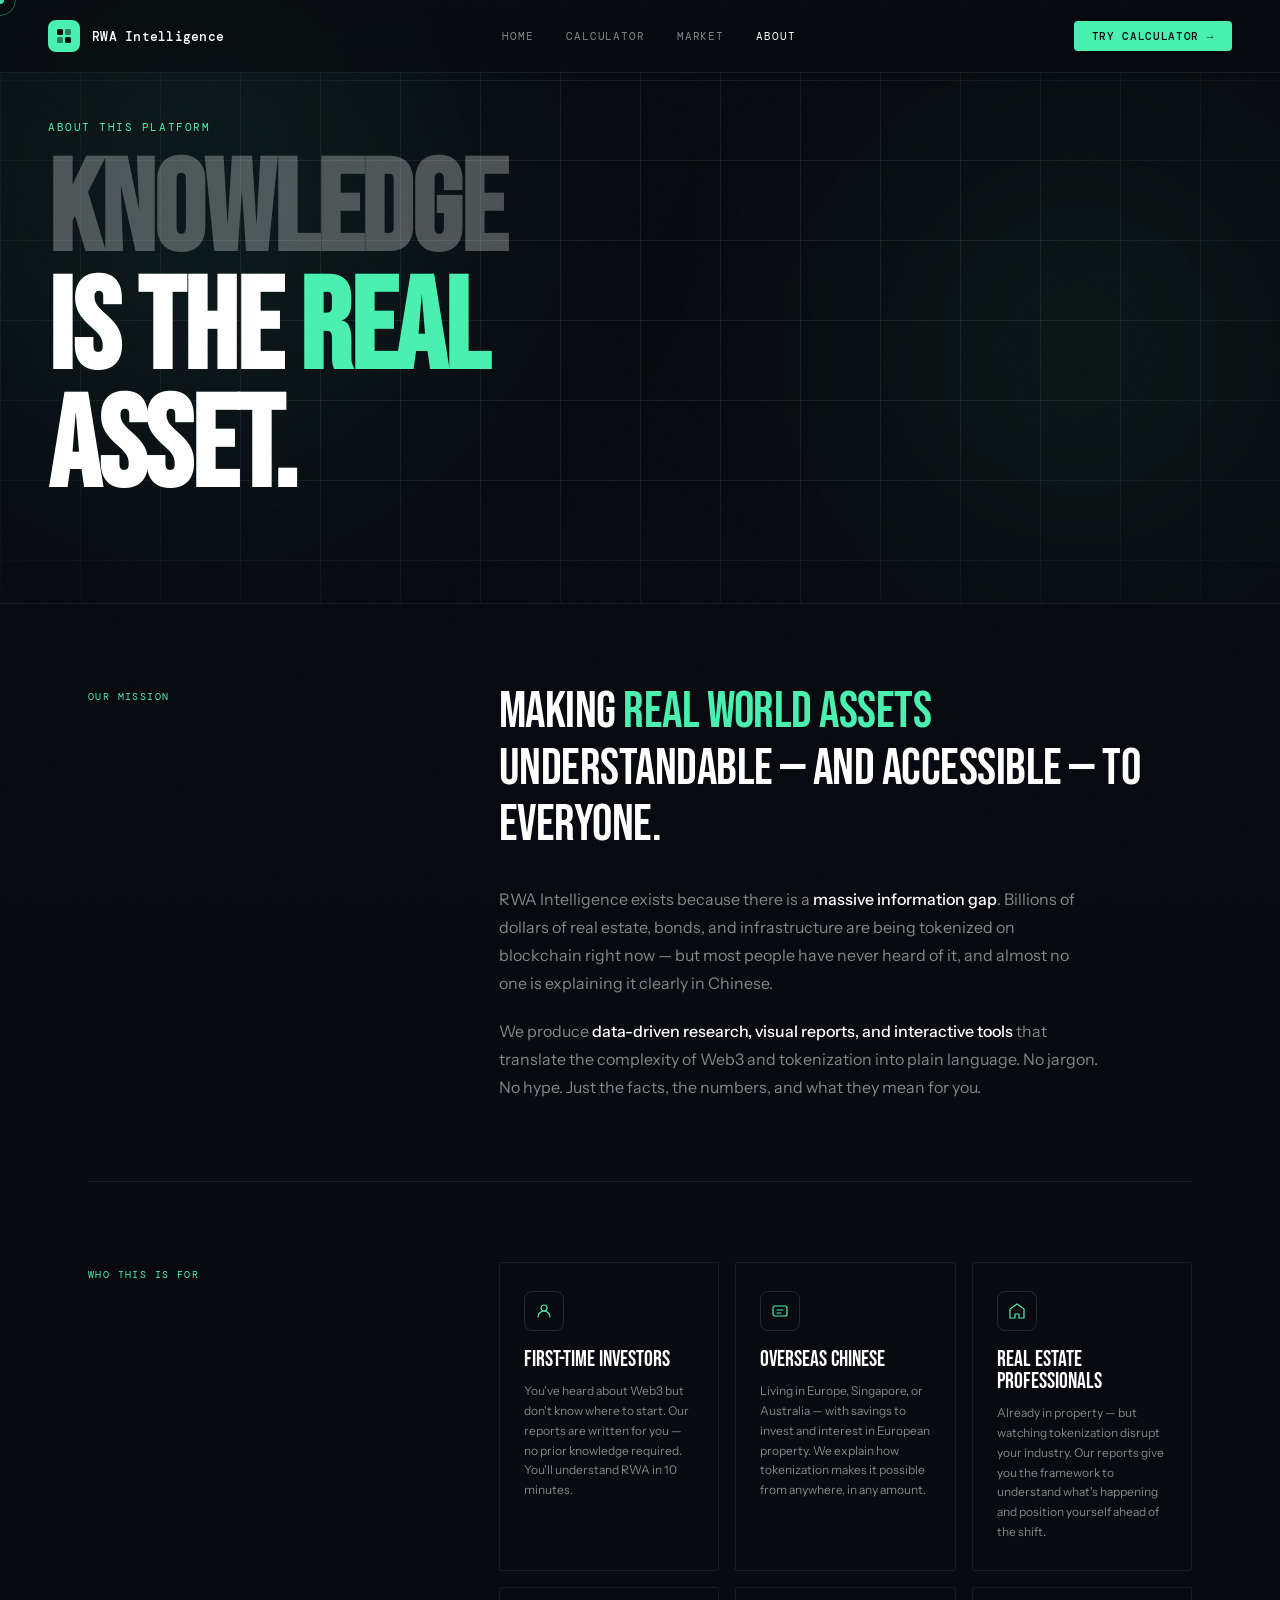
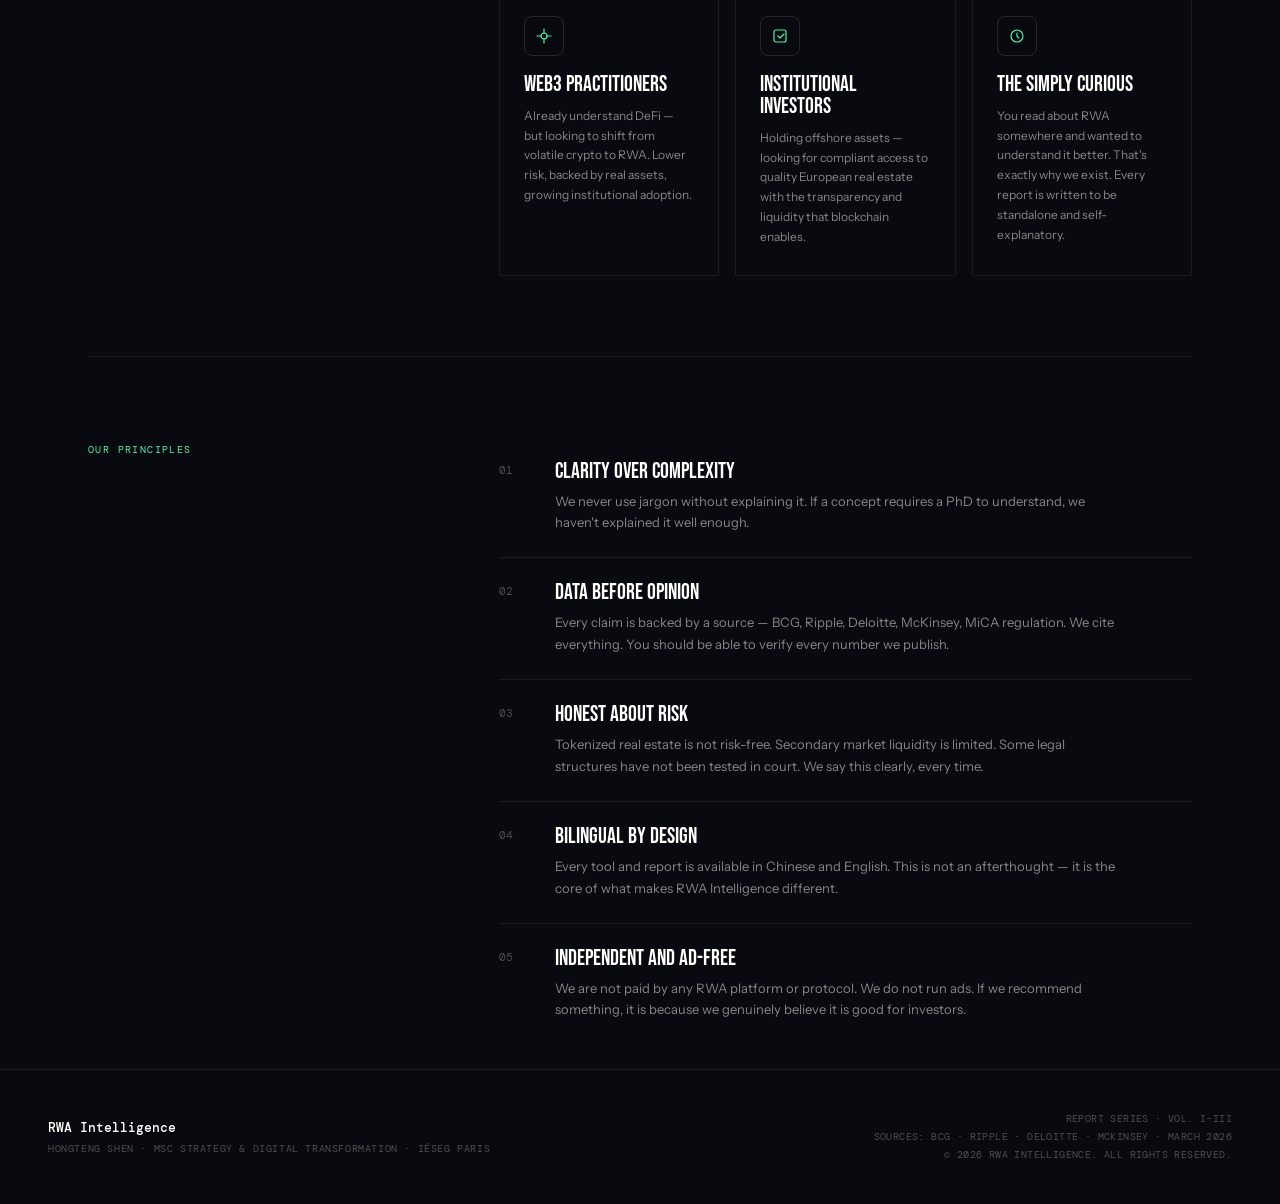
==== about.html @ febade59 "Add files via upload" ====
<!DOCTYPE html>
<html lang="en">
<head>
<meta charset="UTF-8"/>
<meta name="viewport" content="width=device-width, initial-scale=1.0"/>
<title>About — RWA Intelligence</title>
<meta name="description" content="RWA Intelligence is a bilingual research platform making Real World Asset tokenization accessible to everyone."/>
<link rel="preconnect" href="https://fonts.googleapis.com">
<link href="https://fonts.googleapis.com/css2?family=Bebas+Neue&family=DM+Mono:wght@300;400;500&family=Instrument+Sans:ital,wght@0,400;0,500;0,600;1,400&display=swap" rel="stylesheet">
<script async src="https://www.googletagmanager.com/gtag/js?id=G-4YDBL68VCG"></script>
<script>
  window.dataLayer = window.dataLayer || [];
  function gtag(){dataLayer.push(arguments);}
  gtag('js', new Date());
  gtag('config', 'G-4YDBL68VCG');
</script>
<link rel="stylesheet" href="style.css">
<style>
.about-hero{
  min-height:60vh;display:flex;flex-direction:column;justify-content:flex-end;
  padding:120px 48px 64px;position:relative;overflow:hidden;
  border-bottom:1px solid var(--line);
}
.about-body{max-width:1200px;margin:0 auto;padding:0 48px}
.about-section{padding:80px 0;border-bottom:1px solid var(--line)}
.about-section:last-child{border-bottom:none;padding-bottom:48px}
.two-col{display:grid;grid-template-columns:1fr 2fr;gap:64px;align-items:start}
.col-label{
  font-family:var(--f-mono);font-size:10px;color:var(--accent);
  letter-spacing:.14em;text-transform:uppercase;padding-top:6px;
  position:sticky;top:100px;
}
.mission-text{
  font-family:var(--f-disp);font-size:clamp(28px,4vw,52px);
  line-height:1.1;color:var(--white);letter-spacing:-.01em;margin-bottom:32px;
}
.mission-text .hl{color:var(--accent)}
.mission-sub{font-size:16px;color:var(--dim);line-height:1.75;max-width:600px;margin-bottom:20px}
.mission-sub:last-child{margin-bottom:0}
.mission-sub strong{color:var(--white);font-weight:500}
.audience-grid{display:grid;grid-template-columns:repeat(3,minmax(0,1fr));gap:16px}
.audience-card{
  border:1px solid var(--line);border-radius:2px;padding:28px 24px;
  position:relative;overflow:hidden;transition:border-color .2s,background .2s;
}
.audience-card:hover{border-color:var(--line2);background:var(--bg2)}
.audience-card::before{
  content:'';position:absolute;top:0;left:0;right:0;height:2px;
  background:var(--accent);transform:scaleX(0);transform-origin:left;transition:transform .3s;
}
.audience-card:hover::before{transform:scaleX(1)}
.audience-icon{
  width:40px;height:40px;border-radius:8px;border:1px solid var(--line2);
  display:flex;align-items:center;justify-content:center;margin-bottom:18px;
}
.audience-icon svg{width:18px;height:18px}
.audience-title{font-family:var(--f-disp);font-size:22px;color:var(--white);line-height:1;margin-bottom:10px}
.audience-desc{font-size:12px;color:var(--dim);line-height:1.65}
.principle-list{display:flex;flex-direction:column}
.principle-row{
  display:flex;align-items:flex-start;gap:24px;
  padding:24px 0;border-bottom:1px solid var(--line);
}
.principle-row:last-child{border-bottom:none;padding-bottom:0}
.principle-num{font-family:var(--f-mono);font-size:11px;color:var(--dim2);letter-spacing:.06em;min-width:32px;padding-top:2px}
.principle-title{font-family:var(--f-disp);font-size:22px;color:var(--white);margin-bottom:8px;line-height:1}
.principle-desc{font-size:13px;color:var(--dim);line-height:1.65;max-width:560px}
@media(max-width:900px){
  .about-hero{padding:100px 24px 48px}
  .about-body{padding:0 24px}
  .two-col{grid-template-columns:1fr;gap:24px}
  .col-label{position:static}
  .audience-grid{grid-template-columns:1fr}
  .about-section{padding:56px 0}
}
</style>
</head>
<body>

<div class="cursor" id="cursor"></div>
<div class="cursor-ring" id="cursorRing"></div>

<nav>
  <a class="nav-logo" href="index.html">
    <div class="nav-logo-mark">
      <svg viewBox="0 0 16 16" fill="none">
        <rect x="1" y="1" width="6" height="6" rx="1.5" fill="#080a0f"/>
        <rect x="9" y="1" width="6" height="6" rx="1.5" fill="#080a0f" opacity=".5"/>
        <rect x="1" y="9" width="6" height="6" rx="1.5" fill="#080a0f" opacity=".5"/>
        <rect x="9" y="9" width="6" height="6" rx="1.5" fill="#080a0f"/>
      </svg>
    </div>
    <div class="nav-brand">RWA Intelligence</div>
  </a>
  <div class="nav-links">
    <a class="nav-link" href="index.html">Home</a>
    <a class="nav-link" href="calculator.html">Calculator</a>
    <a class="nav-link" href="#">Market</a>
    <a class="nav-link" href="about.html" style="color:var(--white)">About</a>
  </div>
  <a class="nav-cta" href="calculator.html">Try Calculator →</a>
</nav>

<!-- Hero -->
<div class="about-hero">
  <div class="hero-grid"></div>
  <div class="orb orb1"></div>
  <div class="orb orb2" style="background:rgba(74,240,176,0.05)"></div>
  <div class="hero-eyebrow reveal">About this platform</div>
  <h1 class="hero-title reveal">
    <span class="line-dim">Knowledge</span><br>
    is the <span class="line-accent">real</span><br>
    asset.
  </h1>
</div>

<div class="about-body">

  <!-- Mission -->
  <div class="about-section reveal">
    <div class="two-col">
      <div class="col-label">Our mission</div>
      <div class="col-content">
        <p class="mission-text">Making <span class="hl">Real World Assets</span> understandable — and accessible — to everyone.</p>
        <p class="mission-sub">RWA Intelligence exists because there is a <strong>massive information gap</strong>. Billions of dollars of real estate, bonds, and infrastructure are being tokenized on blockchain right now — but most people have never heard of it, and almost no one is explaining it clearly in Chinese.</p>
        <p class="mission-sub">We produce <strong>data-driven research, visual reports, and interactive tools</strong> that translate the complexity of Web3 and tokenization into plain language. No jargon. No hype. Just the facts, the numbers, and what they mean for you.</p>
      </div>
    </div>
  </div>

  <!-- Who this is for -->
  <div class="about-section reveal">
    <div class="two-col">
      <div class="col-label">Who this is for</div>
      <div class="col-content">
        <div class="audience-grid">
          <div class="audience-card">
            <div class="audience-icon">
              <svg viewBox="0 0 18 18" fill="none"><circle cx="9" cy="6" r="3" stroke="var(--accent)" stroke-width="1.2"/><path d="M3 15c0-3.314 2.686-6 6-6s6 2.686 6 6" stroke="var(--accent)" stroke-width="1.2" stroke-linecap="round"/></svg>
            </div>
            <div class="audience-title">First-time investors</div>
            <div class="audience-desc">You've heard about Web3 but don't know where to start. Our reports are written for you — no prior knowledge required. You'll understand RWA in 10 minutes.</div>
          </div>
          <div class="audience-card">
            <div class="audience-icon">
              <svg viewBox="0 0 18 18" fill="none"><rect x="2" y="4" width="14" height="10" rx="2" stroke="var(--accent)" stroke-width="1.2"/><path d="M6 8h6M6 11h4" stroke="var(--accent)" stroke-width="1.2" stroke-linecap="round"/></svg>
            </div>
            <div class="audience-title">Overseas Chinese</div>
            <div class="audience-desc">Living in Europe, Singapore, or Australia — with savings to invest and interest in European property. We explain how tokenization makes it possible from anywhere, in any amount.</div>
          </div>
          <div class="audience-card">
            <div class="audience-icon">
              <svg viewBox="0 0 18 18" fill="none"><path d="M9 2L2 7v9h5v-4h4v4h5V7L9 2z" stroke="var(--accent)" stroke-width="1.2" stroke-linejoin="round"/></svg>
            </div>
            <div class="audience-title">Real estate professionals</div>
            <div class="audience-desc">Already in property — but watching tokenization disrupt your industry. Our reports give you the framework to understand what's happening and position yourself ahead of the shift.</div>
          </div>
          <div class="audience-card">
            <div class="audience-icon">
              <svg viewBox="0 0 18 18" fill="none"><path d="M9 2v4M9 12v4M2 9h4M12 9h4" stroke="var(--accent)" stroke-width="1.2" stroke-linecap="round"/><circle cx="9" cy="9" r="3" stroke="var(--accent)" stroke-width="1.2"/></svg>
            </div>
            <div class="audience-title">Web3 practitioners</div>
            <div class="audience-desc">Already understand DeFi — but looking to shift from volatile crypto to RWA. Lower risk, backed by real assets, growing institutional adoption.</div>
          </div>
          <div class="audience-card">
            <div class="audience-icon">
              <svg viewBox="0 0 18 18" fill="none"><rect x="3" y="3" width="12" height="12" rx="2" stroke="var(--accent)" stroke-width="1.2"/><path d="M7 9l2 2 4-4" stroke="var(--accent)" stroke-width="1.2" stroke-linecap="round" stroke-linejoin="round"/></svg>
            </div>
            <div class="audience-title">Institutional investors</div>
            <div class="audience-desc">Holding offshore assets — looking for compliant access to quality European real estate with the transparency and liquidity that blockchain enables.</div>
          </div>
          <div class="audience-card">
            <div class="audience-icon">
              <svg viewBox="0 0 18 18" fill="none"><circle cx="9" cy="9" r="6" stroke="var(--accent)" stroke-width="1.2"/><path d="M9 6v3.5L11 11" stroke="var(--accent)" stroke-width="1.2" stroke-linecap="round"/></svg>
            </div>
            <div class="audience-title">The simply curious</div>
            <div class="audience-desc">You read about RWA somewhere and wanted to understand it better. That's exactly why we exist. Every report is written to be standalone and self-explanatory.</div>
          </div>
        </div>
      </div>
    </div>
  </div>

  <!-- Principles -->
  <div class="about-section reveal">
    <div class="two-col">
      <div class="col-label">Our principles</div>
      <div class="col-content">
        <div class="principle-list">
          <div class="principle-row">
            <div class="principle-num">01</div>
            <div>
              <div class="principle-title">Clarity over complexity</div>
              <div class="principle-desc">We never use jargon without explaining it. If a concept requires a PhD to understand, we haven't explained it well enough.</div>
            </div>
          </div>
          <div class="principle-row">
            <div class="principle-num">02</div>
            <div>
              <div class="principle-title">Data before opinion</div>
              <div class="principle-desc">Every claim is backed by a source — BCG, Ripple, Deloitte, McKinsey, MiCA regulation. We cite everything. You should be able to verify every number we publish.</div>
            </div>
          </div>
          <div class="principle-row">
            <div class="principle-num">03</div>
            <div>
              <div class="principle-title">Honest about risk</div>
              <div class="principle-desc">Tokenized real estate is not risk-free. Secondary market liquidity is limited. Some legal structures have not been tested in court. We say this clearly, every time.</div>
            </div>
          </div>
          <div class="principle-row">
            <div class="principle-num">04</div>
            <div>
              <div class="principle-title">Bilingual by design</div>
              <div class="principle-desc">Every tool and report is available in Chinese and English. This is not an afterthought — it is the core of what makes RWA Intelligence different.</div>
            </div>
          </div>
          <div class="principle-row">
            <div class="principle-num">05</div>
            <div>
              <div class="principle-title">Independent and ad-free</div>
              <div class="principle-desc">We are not paid by any RWA platform or protocol. We do not run ads. If we recommend something, it is because we genuinely believe it is good for investors.</div>
            </div>
          </div>
        </div>
      </div>
    </div>
  </div>

</div>

<footer style="border-top:1px solid var(--line);padding:40px 48px;display:flex;align-items:center;justify-content:space-between;gap:24px;flex-wrap:wrap">
  <div>
    <div class="footer-brand">RWA Intelligence</div>
    <div class="footer-sub">Hongteng Shen · MSc Strategy & Digital Transformation · IÉSEG Paris</div>
  </div>
  <div class="footer-right">
    Report Series · Vol. I–III<br>
    Sources: BCG · Ripple · Deloitte · McKinsey · March 2026<br>
    © 2026 RWA Intelligence. All rights reserved.
  </div>
</footer>

<script src="main.js"></script>
</body>
</html>
---- style.css ----
*,*::before,*::after{box-sizing:border-box;margin:0;padding:0}
:root{
  --bg:#080a0f;
  --bg2:#0e1118;
  --bg3:#141720;
  --line:rgba(255,255,255,0.07);
  --line2:rgba(255,255,255,0.12);
  --white:#ffffff;
  --dim:rgba(255,255,255,0.5);
  --dim2:rgba(255,255,255,0.28);
  --dim3:rgba(255,255,255,0.12);
  --accent:#4af0b0;
  --accent2:#1a8fff;
  --red:#ff4d6d;
  --f-disp:'Bebas Neue',sans-serif;
  --f-body:'Instrument Sans',sans-serif;
  --f-mono:'DM Mono',monospace;
}
html{font-size:16px;scroll-behavior:smooth}
body{
  font-family:var(--f-body);
  background:var(--bg);
  color:var(--white);
  overflow-x:hidden;
  -webkit-font-smoothing:antialiased;
  cursor:none;
}

/* ── Custom cursor ── */
.cursor{
  position:fixed;width:8px;height:8px;
  background:var(--accent);border-radius:50%;
  pointer-events:none;z-index:9999;
  transform:translate(-50%,-50%);
  transition:transform .1s,width .2s,height .2s,opacity .2s;
  mix-blend-mode:difference;
}
.cursor-ring{
  position:fixed;width:32px;height:32px;
  border:1px solid rgba(74,240,176,0.4);border-radius:50%;
  pointer-events:none;z-index:9998;
  transform:translate(-50%,-50%);
  transition:transform .12s ease-out,width .2s,height .2s,opacity .2s;
}

/* ── Noise overlay ── */
body::before{
  content:'';position:fixed;inset:0;
  background-image:url("data:image/svg+xml,%3Csvg viewBox='0 0 256 256' xmlns='http://www.w3.org/2000/svg'%3E%3Cfilter id='noise'%3E%3CfeTurbulence type='fractalNoise' baseFrequency='0.9' numOctaves='4' stitchTiles='stitch'/%3E%3C/filter%3E%3Crect width='100%25' height='100%25' filter='url(%23noise)' opacity='0.03'/%3E%3C/svg%3E");
  opacity:.4;pointer-events:none;z-index:1;
}

/* ── Nav ── */
nav{
  position:fixed;top:0;left:0;right:0;z-index:100;
  display:flex;align-items:center;justify-content:space-between;
  padding:20px 48px;
  border-bottom:1px solid var(--line);
  background:rgba(8,10,15,0.7);
  backdrop-filter:blur(20px);
  -webkit-backdrop-filter:blur(20px);
}
.nav-logo{
  display:flex;align-items:center;gap:12px;
  text-decoration:none;
}
.nav-logo-mark{
  width:32px;height:32px;border-radius:8px;
  background:var(--accent);
  display:flex;align-items:center;justify-content:center;
}
.nav-logo-mark svg{width:16px;height:16px}
.nav-brand{
  font-family:var(--f-mono);font-size:13px;font-weight:500;
  color:var(--white);letter-spacing:.02em;
}
.nav-links{display:flex;gap:32px;align-items:center}
.nav-link{
  font-family:var(--f-mono);font-size:11px;font-weight:400;
  color:var(--dim);text-decoration:none;
  letter-spacing:.08em;text-transform:uppercase;
  transition:color .15s;
}
.nav-link:hover{color:var(--white)}
.nav-cta{
  font-family:var(--f-mono);font-size:11px;font-weight:500;
  color:var(--bg);background:var(--accent);
  padding:8px 18px;border-radius:4px;
  text-decoration:none;letter-spacing:.06em;text-transform:uppercase;
  transition:opacity .15s;
}
.nav-cta:hover{opacity:.85}

/* ── Hero ── */
.hero{
  min-height:100vh;
  display:flex;flex-direction:column;justify-content:flex-end;
  padding:0 48px 72px;
  position:relative;
  overflow:hidden;
}

/* Grid background */
.hero-grid{
  position:absolute;inset:0;
  background-image:
    linear-gradient(var(--line) 1px, transparent 1px),
    linear-gradient(90deg, var(--line) 1px, transparent 1px);
  background-size:80px 80px;
  mask-image:radial-gradient(ellipse 80% 80% at 50% 50%, black 40%, transparent 100%);
}

/* Glow orbs */
.orb{
  position:absolute;border-radius:50%;
  filter:blur(120px);pointer-events:none;
}
.orb1{
  width:600px;height:600px;
  top:-100px;left:-100px;
  background:rgba(74,240,176,0.06);
}
.orb2{
  width:500px;height:500px;
  top:100px;right:-50px;
  background:rgba(26,143,255,0.07);
}
.orb3{
  width:400px;height:400px;
  bottom:0;left:40%;
  background:rgba(74,240,176,0.04);
}

.hero-eyebrow{
  font-family:var(--f-mono);font-size:11px;font-weight:400;
  color:var(--accent);letter-spacing:.14em;text-transform:uppercase;
  margin-bottom:20px;
  opacity:0;animation:fadeUp .6s ease .2s forwards;
}
.hero-title{
  font-family:var(--f-disp);
  font-size:clamp(72px,10vw,148px);
  line-height:.92;
  letter-spacing:-.01em;
  color:var(--white);
  margin-bottom:32px;
  opacity:0;animation:fadeUp .7s ease .35s forwards;
}
.hero-title .line-accent{color:var(--accent)}
.hero-title .line-dim{color:var(--dim2)}

.hero-bottom{
  display:flex;align-items:flex-end;justify-content:space-between;gap:32px;
  opacity:0;animation:fadeUp .6s ease .55s forwards;
}
.hero-desc{
  font-size:16px;font-weight:400;
  color:var(--dim);line-height:1.65;
  max-width:440px;
}
.hero-desc strong{color:var(--white);font-weight:500}
.hero-actions{display:flex;gap:12px;flex-shrink:0}
.btn{
  display:inline-flex;align-items:center;gap:8px;
  font-family:var(--f-mono);font-size:11px;font-weight:500;
  letter-spacing:.07em;text-transform:uppercase;
  padding:14px 24px;border-radius:4px;
  text-decoration:none;transition:all .18s;
  border:none;cursor:pointer;
}
.btn-primary{background:var(--accent);color:var(--bg)}
.btn-primary:hover{opacity:.88;transform:translateY(-1px)}
.btn-ghost{
  background:transparent;color:var(--white);
  border:1px solid var(--line2);
}
.btn-ghost:hover{border-color:rgba(255,255,255,0.3);background:rgba(255,255,255,0.04)}
.btn svg{width:14px;height:14px}

/* Scroll indicator */
.scroll-hint{
  position:absolute;bottom:28px;left:50%;transform:translateX(-50%);
  display:flex;flex-direction:column;align-items:center;gap:8px;
  opacity:0;animation:fadeIn 1s ease 1.2s forwards;
}
.scroll-hint span{
  font-family:var(--f-mono);font-size:9px;color:var(--dim2);
  letter-spacing:.1em;text-transform:uppercase;
}
.scroll-line{
  width:1px;height:40px;background:var(--line2);
  position:relative;overflow:hidden;
}
.scroll-line::after{
  content:'';position:absolute;top:-100%;left:0;
  width:100%;height:100%;background:var(--accent);
  animation:scrollDrop 1.8s ease infinite;
}
@keyframes scrollDrop{
  0%{top:-100%}100%{top:200%}
}

/* ── Stats bar ── */
.stats-bar{
  display:grid;grid-template-columns:repeat(4,minmax(0,1fr));
  border-top:1px solid var(--line);
  border-bottom:1px solid var(--line);
}
.stat{
  padding:36px 48px;
  border-right:1px solid var(--line);
  position:relative;overflow:hidden;
  transition:background .2s;
}
.stat:last-child{border-right:none}
.stat:hover{background:rgba(255,255,255,0.02)}
.stat::before{
  content:'';position:absolute;
  top:0;left:0;right:0;height:2px;
  background:var(--accent);
  transform:scaleX(0);transform-origin:left;
  transition:transform .3s ease;
}
.stat:hover::before{transform:scaleX(1)}
.stat-num{
  font-family:var(--f-disp);
  font-size:clamp(36px,4vw,56px);
  color:var(--white);line-height:1;
  margin-bottom:8px;
}
.stat-num .accent{color:var(--accent)}
.stat-label{
  font-family:var(--f-mono);font-size:10px;
  color:var(--dim2);letter-spacing:.08em;text-transform:uppercase;
  line-height:1.5;
}

/* ── Section base ── */
section{padding:96px 48px}
.section-header{
  display:flex;align-items:baseline;justify-content:space-between;
  margin-bottom:56px;gap:24px;
}
.section-tag{
  font-family:var(--f-mono);font-size:10px;
  color:var(--accent);letter-spacing:.14em;text-transform:uppercase;
  margin-bottom:12px;
}
.section-title{
  font-family:var(--f-disp);
  font-size:clamp(36px,5vw,64px);
  line-height:.95;color:var(--white);
}
.section-link{
  font-family:var(--f-mono);font-size:11px;
  color:var(--dim);letter-spacing:.06em;text-transform:uppercase;
  text-decoration:none;
  display:flex;align-items:center;gap:6px;
  transition:color .15s;white-space:nowrap;flex-shrink:0;
}
.section-link:hover{color:var(--accent)}
.section-link svg{width:12px;height:12px;transition:transform .15s}
.section-link:hover svg{transform:translateX(3px)}

/* ── Reports grid ── */
.reports-grid{
  display:grid;
  grid-template-columns:repeat(3,minmax(0,1fr));
  gap:1px;
  background:var(--line);
  border:1px solid var(--line);
}
.report-card{
  background:var(--bg);
  padding:36px;
  position:relative;overflow:hidden;
  transition:background .2s;
  text-decoration:none;
  display:flex;flex-direction:column;
  min-height:320px;
}
.report-card:hover{background:var(--bg2)}
.report-card::after{
  content:'';position:absolute;
  inset:0;opacity:0;
  background:linear-gradient(135deg,rgba(74,240,176,0.04),transparent);
  transition:opacity .3s;
}
.report-card:hover::after{opacity:1}
.report-vol{
  font-family:var(--f-mono);font-size:10px;
  color:var(--accent);letter-spacing:.12em;text-transform:uppercase;
  margin-bottom:20px;
}
.report-title{
  font-family:var(--f-disp);
  font-size:32px;line-height:1;
  color:var(--white);margin-bottom:16px;
}
.report-desc{
  font-size:13px;color:var(--dim);
  line-height:1.6;flex:1;
}
.report-footer{
  display:flex;align-items:center;justify-content:space-between;
  margin-top:32px;padding-top:20px;
  border-top:1px solid var(--line);
}
.report-tag{
  font-family:var(--f-mono);font-size:9px;
  color:var(--dim2);letter-spacing:.08em;text-transform:uppercase;
}
.report-arrow{
  width:32px;height:32px;border-radius:50%;
  border:1px solid var(--line2);
  display:flex;align-items:center;justify-content:center;
  transition:all .2s;
}
.report-card:hover .report-arrow{
  background:var(--accent);border-color:var(--accent);
}
.report-card:hover .report-arrow svg path{stroke:var(--bg)}
.report-arrow svg{width:14px;height:14px}

/* Number decoration on cards */
.report-bg-num{
  position:absolute;right:-10px;top:20px;
  font-family:var(--f-disp);font-size:140px;
  color:rgba(255,255,255,0.03);line-height:1;
  pointer-events:none;user-select:none;
}

/* ── Calculator CTA ── */
.calc-section{
  padding:0 48px 96px;
}
.calc-banner{
  border:1px solid var(--line2);
  border-radius:2px;
  padding:64px;
  position:relative;overflow:hidden;
  background:var(--bg2);
  display:flex;align-items:center;justify-content:space-between;gap:48px;
}
.calc-banner::before{
  content:'';position:absolute;
  top:-200px;right:-100px;
  width:500px;height:500px;border-radius:50%;
  background:rgba(74,240,176,0.05);
  filter:blur(80px);pointer-events:none;
}
.calc-left{}
.calc-tag{
  font-family:var(--f-mono);font-size:10px;
  color:var(--accent);letter-spacing:.14em;text-transform:uppercase;
  margin-bottom:16px;
}
.calc-title{
  font-family:var(--f-disp);
  font-size:clamp(40px,5vw,72px);
  line-height:.95;color:var(--white);
  margin-bottom:20px;
}
.calc-desc{
  font-size:15px;color:var(--dim);line-height:1.6;
  max-width:480px;
}
.calc-right{flex-shrink:0}
.calc-preview{
  background:var(--bg3);border:1px solid var(--line2);
  border-radius:8px;padding:24px 28px;
  min-width:280px;
}
.calc-preview-label{
  font-family:var(--f-mono);font-size:9px;
  color:var(--dim2);letter-spacing:.1em;text-transform:uppercase;
  margin-bottom:12px;
}
.calc-preview-num{
  font-family:var(--f-disp);font-size:48px;
  color:var(--accent);line-height:1;
  margin-bottom:4px;
}
.calc-preview-sub{
  font-family:var(--f-mono);font-size:10px;
  color:var(--dim2);margin-bottom:20px;
}
.calc-preview-bar{
  height:3px;background:var(--line);border-radius:2px;overflow:hidden;
}
.calc-preview-fill{
  height:100%;width:68%;
  background:linear-gradient(90deg,var(--accent2),var(--accent));
  border-radius:2px;
}

/* ── Ticker ── */
.ticker-wrap{
  border-top:1px solid var(--line);
  border-bottom:1px solid var(--line);
  padding:14px 0;overflow:hidden;
  position:relative;
}
.ticker-wrap::before,.ticker-wrap::after{
  content:'';position:absolute;top:0;bottom:0;width:120px;z-index:2;
}
.ticker-wrap::before{left:0;background:linear-gradient(90deg,var(--bg),transparent)}
.ticker-wrap::after{right:0;background:linear-gradient(-90deg,var(--bg),transparent)}
.ticker-track{
  display:flex;gap:0;
  animation:ticker 30s linear infinite;
  width:max-content;
}
.ticker-item{
  display:flex;align-items:center;gap:10px;
  padding:0 32px;
  border-right:1px solid var(--line);
  white-space:nowrap;
}
.ticker-label{
  font-family:var(--f-mono);font-size:10px;
  color:var(--dim2);letter-spacing:.06em;text-transform:uppercase;
}
.ticker-val{
  font-family:var(--f-mono);font-size:11px;
  color:var(--white);font-weight:500;
}
.ticker-val.up{color:var(--accent)}
.ticker-val.down{color:var(--red)}
@keyframes ticker{
  0%{transform:translateX(0)}
  100%{transform:translateX(-50%)}
}

/* ── Footer ── */
footer{
  border-top:1px solid var(--line);
  padding:48px;
  display:flex;align-items:center;justify-content:space-between;gap:24px;
  flex-wrap:wrap;
}
.footer-left{}
.footer-brand{
  font-family:var(--f-mono);font-size:13px;font-weight:500;
  color:var(--white);margin-bottom:6px;
}
.footer-sub{
  font-family:var(--f-mono);font-size:10px;
  color:var(--dim2);letter-spacing:.06em;text-transform:uppercase;
}
.footer-right{
  font-family:var(--f-mono);font-size:10px;
  color:var(--dim2);text-align:right;
  letter-spacing:.04em;text-transform:uppercase;line-height:1.8;
}

/* ── Animations ── */
@keyframes fadeUp{
  from{opacity:0;transform:translateY(20px)}
  to{opacity:1;transform:translateY(0)}
}
@keyframes fadeIn{
  from{opacity:0}to{opacity:1}
}
.reveal{
  opacity:0;transform:translateY(24px);
  transition:opacity .7s ease,transform .7s ease;
}
.reveal.visible{opacity:1;transform:translateY(0)}

/* ── Responsive ── */
@media(max-width:900px){
  nav{padding:16px 24px}
  .nav-links{display:none}
  .hero{padding:0 24px 56px}
  .hero-bottom{flex-direction:column;align-items:flex-start}
  section{padding:64px 24px}
  .stats-bar{grid-template-columns:1fr 1fr}
  .stat{padding:28px 24px}
  .reports-grid{grid-template-columns:1fr}
  .calc-section{padding:0 24px 64px}
  .calc-banner{flex-direction:column;padding:36px 28px}
  .calc-preview{width:100%}
  footer{padding:32px 24px}
  .section-header{flex-direction:column;gap:12px}
}
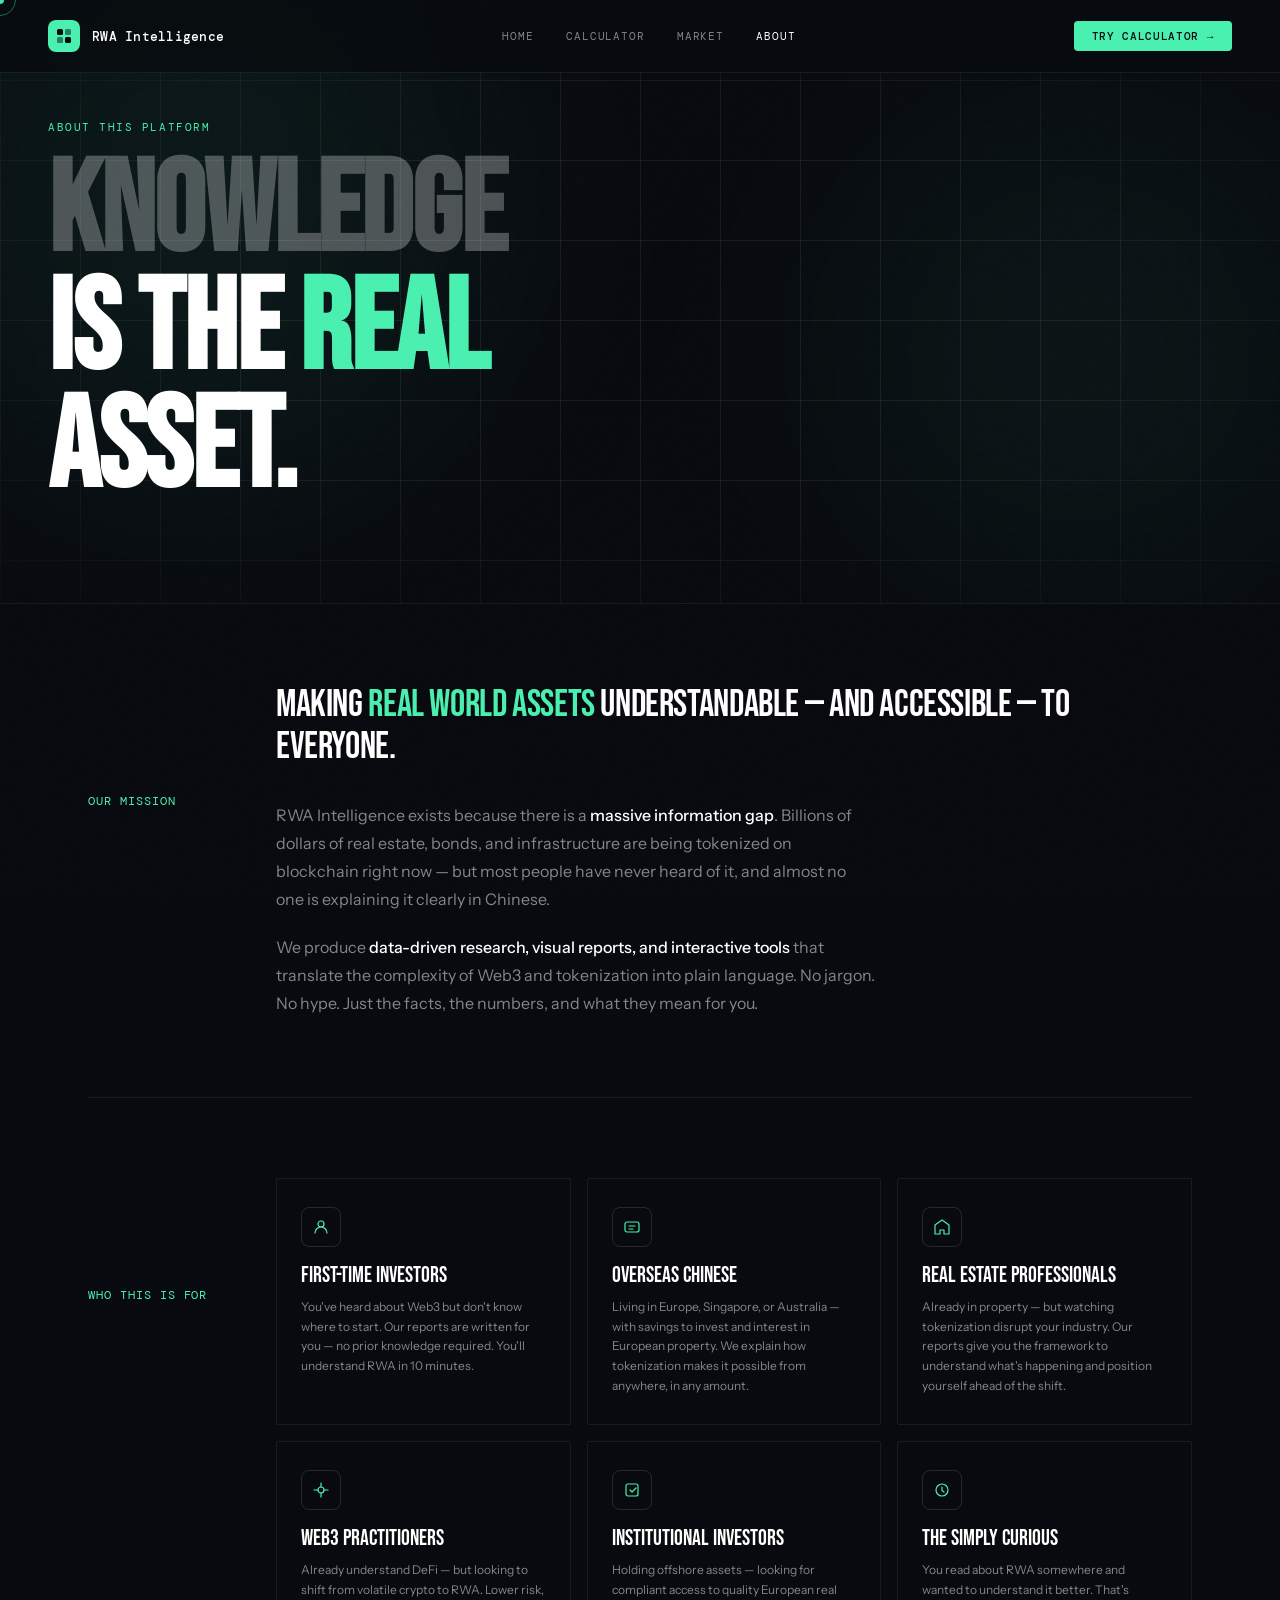
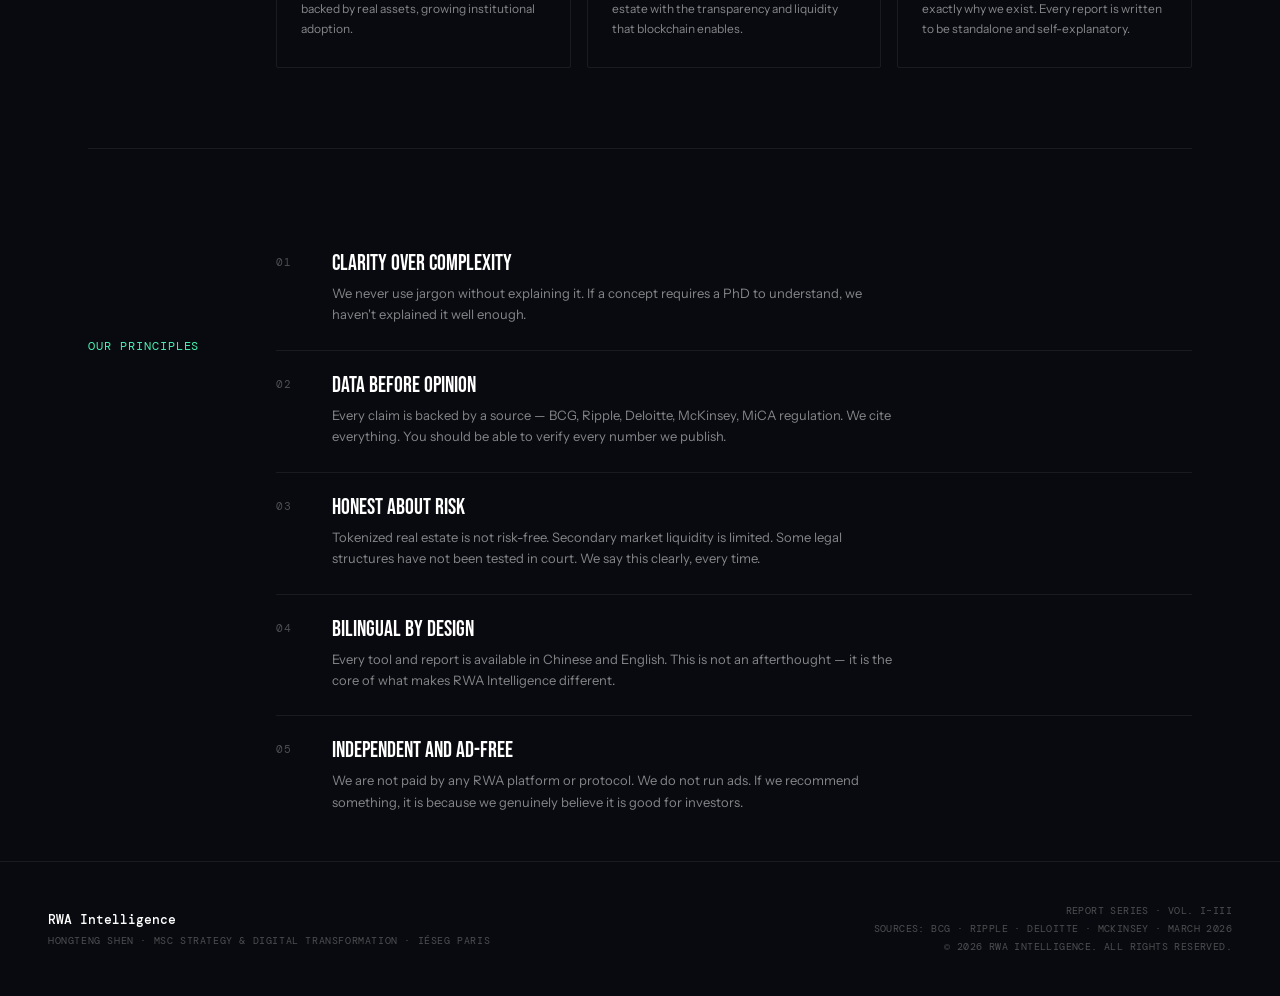
==== commit 64cfb8c8: "Add files via upload" ====
--- a/about.html
+++ b/about.html
@@ -24,14 +24,14 @@
 .about-body{max-width:1200px;margin:0 auto;padding:0 48px}
 .about-section{padding:80px 0;border-bottom:1px solid var(--line)}
 .about-section:last-child{border-bottom:none;padding-bottom:48px}
-.two-col{display:grid;grid-template-columns:1fr 2fr;gap:64px;align-items:start}
+.two-col{display:grid;grid-template-columns:140px 1fr;gap:48px;align-items:start;overflow:hidden}
 .col-label{
-  font-family:var(--f-mono);font-size:10px;color:var(--accent);
-  letter-spacing:.14em;text-transform:uppercase;padding-top:6px;
-  position:sticky;top:100px;
+  font-family:var(--f-mono);font-size:12px;color:var(--accent);
+  letter-spacing:.08em;text-transform:uppercase;padding-top:8px;
+  position:sticky;top:100px;line-height:1.6;
 }
 .mission-text{
-  font-family:var(--f-disp);font-size:clamp(28px,4vw,52px);
+  font-family:var(--f-disp);font-size:clamp(24px,3vw,42px);
   line-height:1.1;color:var(--white);letter-spacing:-.01em;margin-bottom:32px;
 }
 .mission-text .hl{color:var(--accent)}
